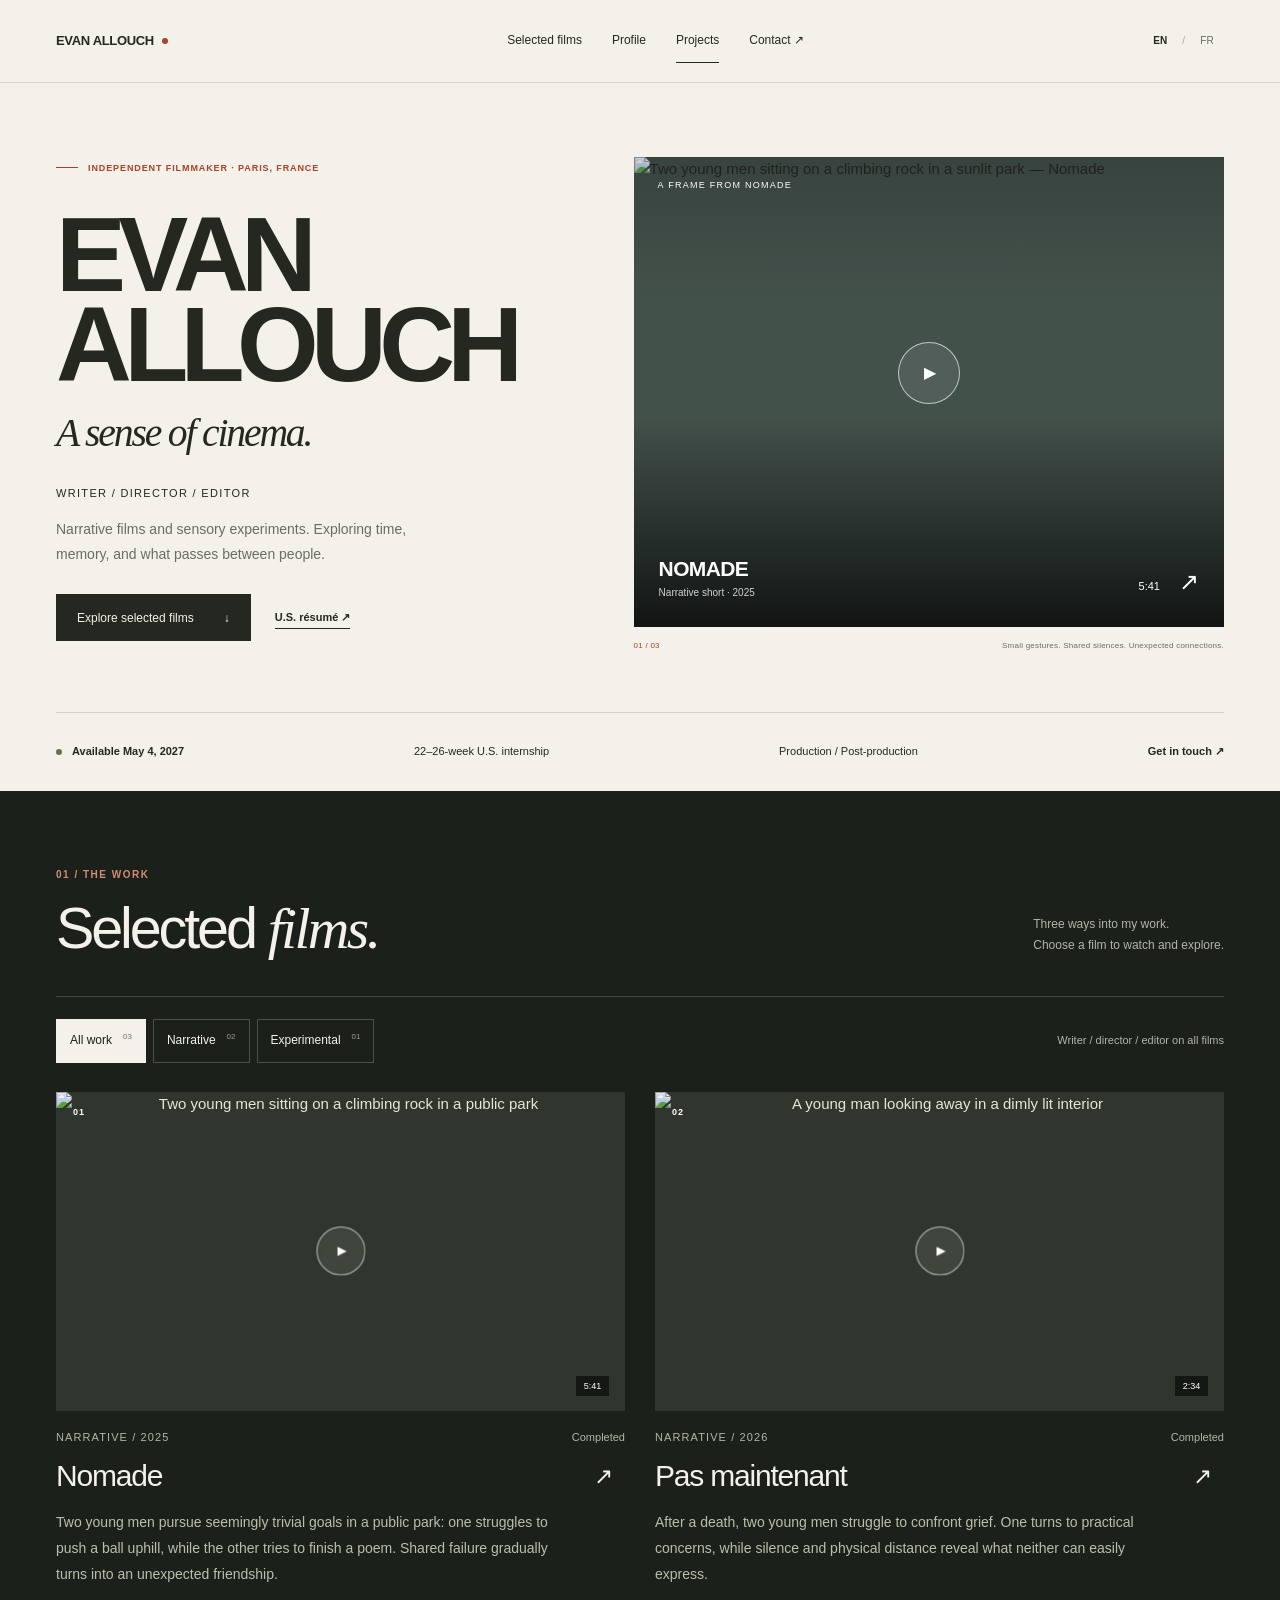
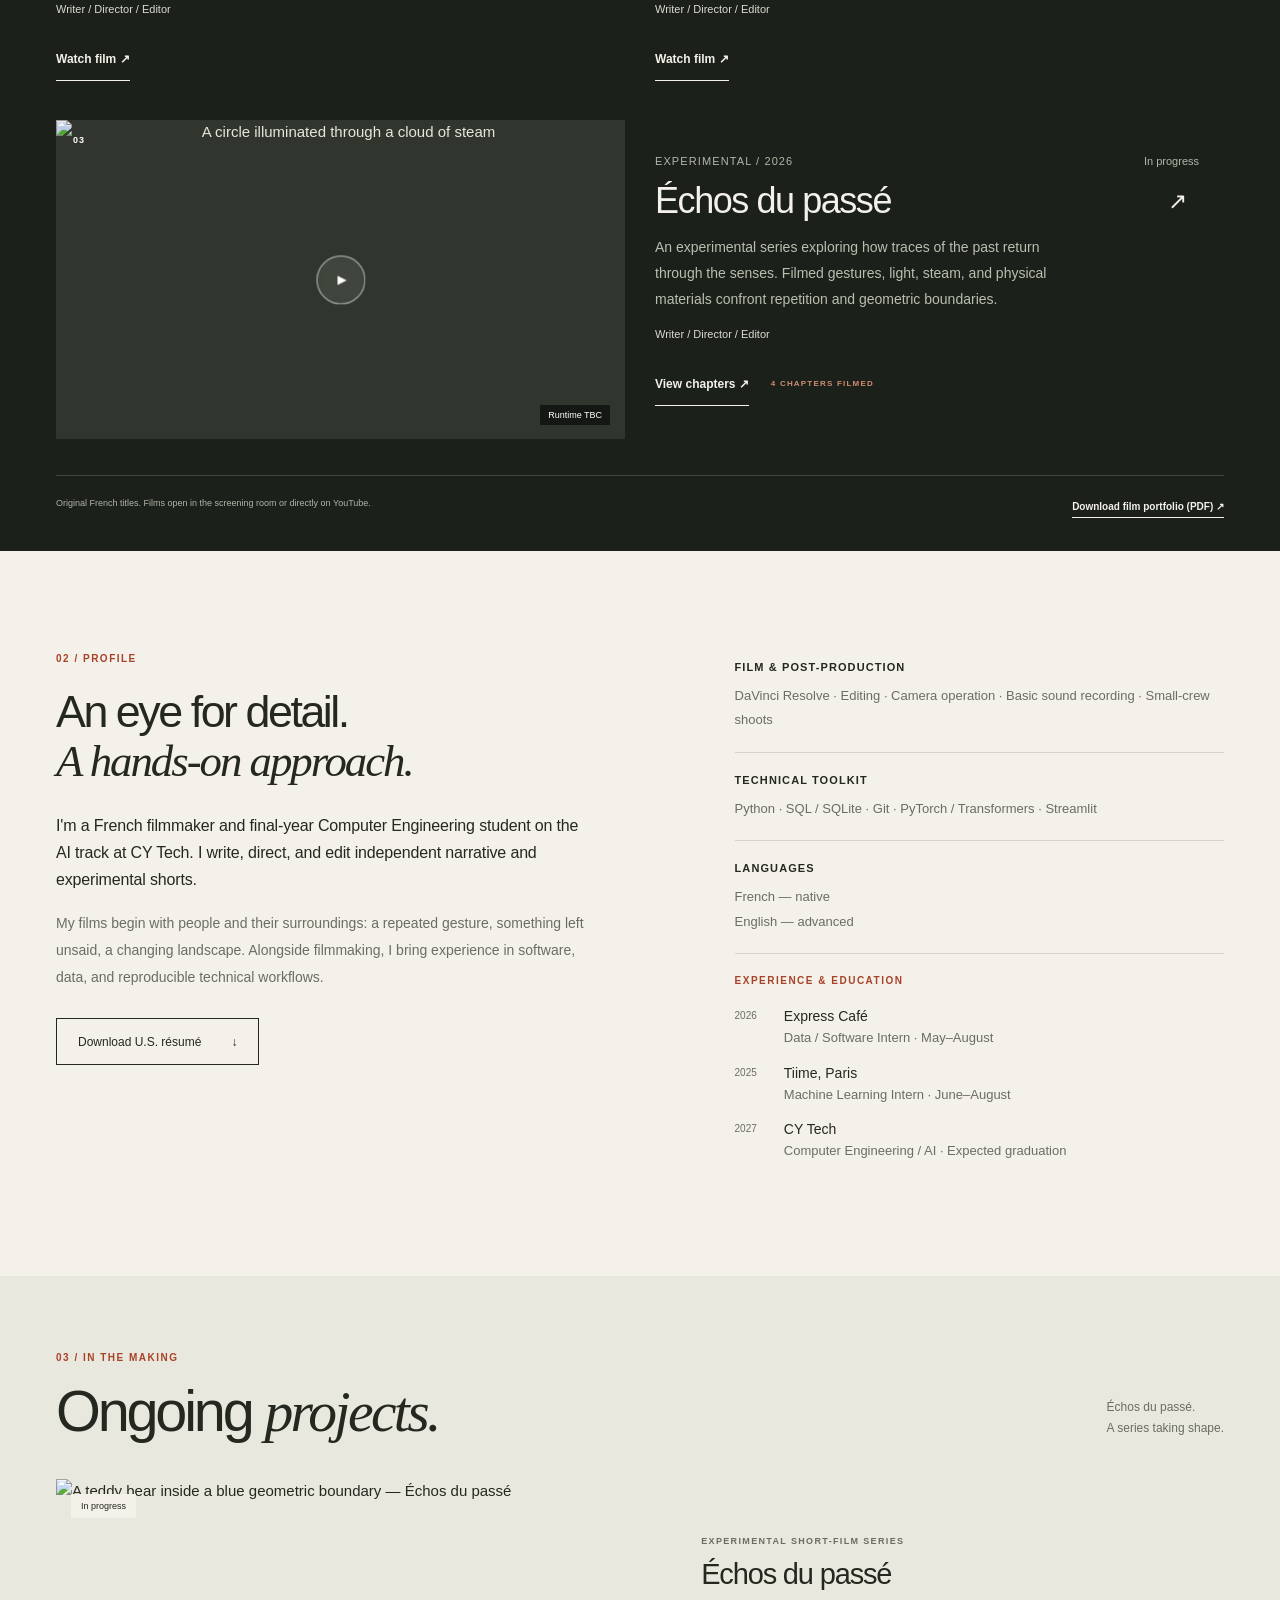
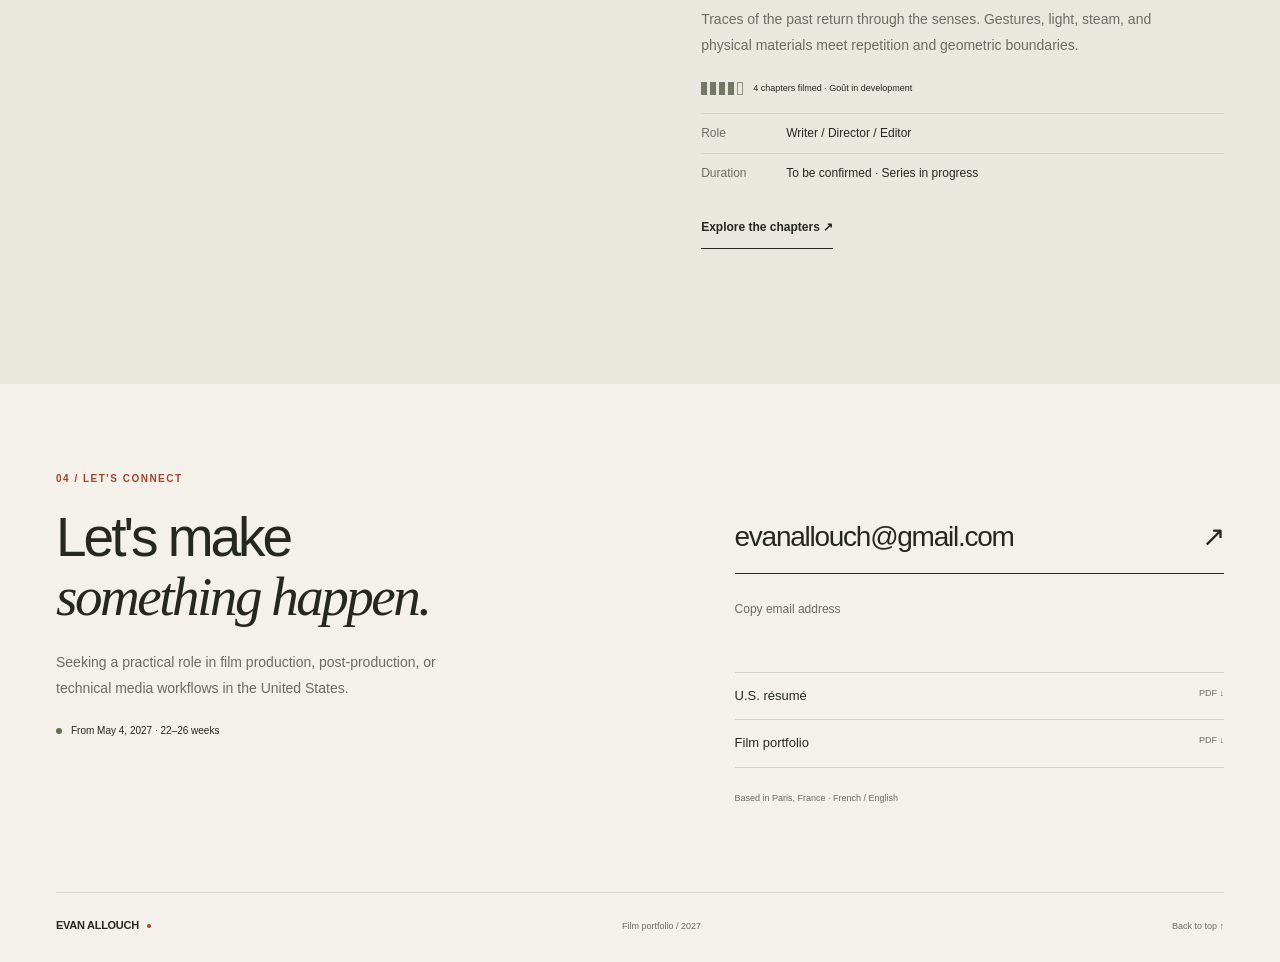
==== index.html @ 999289b7 "Add film portfolio pages" ====
<!doctype html>
<html lang="en">
<head>
  <meta charset="utf-8">
  <meta name="viewport" content="width=device-width, initial-scale=1">
  <meta name="description" content="Evan Allouch — French filmmaker, writer, director and editor. Selected films and projects. Available for a 22–26-week U.S. internship from May 4, 2027.">
  <meta name="robots" content="noindex,nofollow">
  <meta name="theme-color" content="#f3f1e9">
  <title>Evan Allouch — Film Portfolio</title>
  <link rel="icon" href="assets/favicon.svg" type="image/svg+xml">
  <link rel="stylesheet" href="styles.css">
  <script src="app.js" defer></script>
</head>
<body>
  <a class="skip-link" href="#work" data-i18n="skip">Skip to selected films</a>
  <header class="site-header">
    <a href="#top" class="brand" aria-label="Evan Allouch, home">EVAN ALLOUCH<span class="brand-dot"></span></a>
    <nav class="desktop-nav" aria-label="Main navigation">
      <a href="#work" data-i18n="navWork">Selected films</a>
      <a href="#profile" data-i18n="navProfile">Profile</a>
      <a href="#projects" data-i18n="navProjects">Projects</a>
      <a href="#contact" data-i18n="navContact">Contact <span aria-hidden="true">↗</span></a>
    </nav>
    <div class="header-actions">
      <div class="language-switch" role="group" aria-label="Language"><button type="button" data-lang="en" aria-pressed="true">EN</button><span>/</span><button type="button" data-lang="fr" aria-pressed="false">FR</button></div>
      <button class="menu-toggle" type="button" aria-expanded="false" aria-controls="mobile-nav" aria-label="Open navigation"><span></span><span></span></button>
    </div>
    <nav id="mobile-nav" class="mobile-nav" aria-label="Mobile navigation" hidden>
      <a href="#work" data-i18n="navWork">Selected films</a><a href="#profile" data-i18n="navProfile">Profile</a><a href="#projects" data-i18n="navProjects">Projects</a><a href="#contact" data-i18n="navContact">Contact ↗</a>
    </nav>
  </header>

  <main id="top">
    <section class="hero wrap" aria-labelledby="hero-title">
      <div class="hero-copy">
        <p class="eyebrow"><span class="short-line"></span><span data-i18n="heroEyebrow">Independent filmmaker · Paris, France</span></p>
        <h1 id="hero-title">EVAN<br>ALLOUCH<span class="hero-serif" data-i18n="heroSerif">A sense of cinema.</span></h1>
        <p class="hero-roles" data-i18n="roles">Writer / Director / Editor</p>
        <p class="hero-description" data-i18n="heroDescription">Narrative films and sensory experiments. Exploring time, memory, and what passes between people.</p>
        <div class="hero-buttons"><a class="button button-dark" href="#work"><span data-i18n="explore">Explore selected films</span><span aria-hidden="true">↓</span></a><a class="text-link resume-link" href="assets/Evan_Allouch_Resume_US_2027.pdf" download data-i18n="resume">U.S. résumé ↗</a></div>
      </div>
      <div class="hero-visual">
        <button class="hero-image-button" type="button" data-film="nomade" aria-label="Watch Nomade, 5 minutes 41 seconds">
          <img src="assets/nomade-0.webp" width="1500" height="840" alt="Two young men sitting on a climbing rock in a sunlit park — Nomade" fetchpriority="high">
          <span class="frame-label" data-i18n="heroFrame">A frame from Nomade</span>
          <span class="play-circle" aria-hidden="true">▶</span>
          <span class="hero-image-caption"><span><strong>NOMADE</strong><small data-i18n="heroFilmCaption">Narrative short · 2025</small></span><span class="watch-duration">5:41 <span aria-hidden="true">↗</span></span></span>
        </button>
        <div class="image-footnote"><span>01 / 03</span><span data-i18n="heroFootnote">Small gestures. Shared silences. Unexpected connections.</span></div>
      </div>
    </section>

    <div class="availability-bar wrap"><span class="availability-title"><i aria-hidden="true"></i><span data-i18n="available">Available May 4, 2027</span></span><span data-i18n="internship">22–26-week U.S. internship</span><span data-i18n="production">Production / Post-production</span><a href="#contact" data-i18n="getInTouch">Get in touch ↗</a></div>

    <section id="work" class="work-section" aria-labelledby="work-title">
      <div class="wrap">
        <div class="section-heading"><div><p class="eyebrow" data-i18n="workEyebrow">01 / The work</p><h2 id="work-title" data-i18n="workTitle">Selected <em>films.</em></h2></div><p class="section-intro" data-i18n="workIntro">Three ways into my work.<br>Choose a film to watch and explore.</p></div>
        <div class="work-toolbar"><div class="filters" role="group" aria-label="Filter films"><button data-filter="all" aria-pressed="true"><span data-i18n="all">All work</span><sup>03</sup></button><button data-filter="narrative" aria-pressed="false"><span data-i18n="narrative">Narrative</span><sup>02</sup></button><button data-filter="experimental" aria-pressed="false"><span data-i18n="experimental">Experimental</span><sup>01</sup></button></div><span class="toolbar-note" data-i18n="workRole">Writer / director / editor on all films</span></div>
        <div id="film-grid" class="film-grid"></div>
        <p id="filter-status" class="sr-only" aria-live="polite"></p>
        <div class="work-bottom"><span data-i18n="workNote">Original French titles. Films open in the screening room or directly on YouTube.</span><a class="text-link portfolio-link" href="assets/Evan_Allouch_Portfolio_US_2027.pdf" download data-i18n="downloadPortfolio">Download film portfolio (PDF) ↗</a></div>
      </div>
    </section>

    <section id="profile" class="profile-section wrap" aria-labelledby="profile-title">
      <div class="profile-lead"><p class="eyebrow" data-i18n="profileEyebrow">02 / Profile</p><h2 id="profile-title" data-i18n="profileTitle">An eye for detail.<br><em>A hands-on approach.</em></h2><p class="profile-intro" data-i18n="profileIntro">I'm a French filmmaker and final-year Computer Engineering student on the AI track at CY Tech. I write, direct, and edit independent narrative and experimental shorts.</p><p class="profile-body" data-i18n="profileBody">My films begin with people and their surroundings: a repeated gesture, something left unsaid, a changing landscape. Alongside filmmaking, I bring experience in software, data, and reproducible technical workflows.</p><a class="button button-outline resume-link" href="assets/Evan_Allouch_Resume_US_2027.pdf" download><span data-i18n="downloadResume">Download U.S. résumé</span><span aria-hidden="true">↓</span></a></div>
      <div class="profile-facts">
        <div class="fact-group"><h3 data-i18n="filmSkills">Film & post-production</h3><p data-i18n="filmSkillsText">DaVinci Resolve · Editing · Camera operation · Basic sound recording · Small-crew shoots</p></div>
        <div class="fact-group"><h3 data-i18n="technicalSkills">Technical toolkit</h3><p>Python · SQL / SQLite · Git · PyTorch / Transformers · Streamlit</p></div>
        <div class="fact-group"><h3 data-i18n="languages">Languages</h3><p data-i18n="languagesText">French — native<br>English — advanced</p></div>
        <div class="experience"><p class="eyebrow" data-i18n="experience">Experience & education</p><div><span>2026</span><p><strong>Express Café</strong><small data-i18n="express">Data / Software Intern · May–August</small></p></div><div><span>2025</span><p><strong>Tiime, Paris</strong><small data-i18n="tiime">Machine Learning Intern · June–August</small></p></div><div><span>2027</span><p><strong>CY Tech</strong><small data-i18n="education">Computer Engineering / AI · Expected graduation</small></p></div></div>
      </div>
    </section>

    <section id="projects" class="projects-section" aria-labelledby="projects-title"><div class="wrap">
      <div class="section-heading"><div><p class="eyebrow" data-i18n="projectsEyebrow">03 / In the making</p><h2 id="projects-title" data-i18n="projectsTitle">Ongoing <em>projects.</em></h2></div><p class="section-intro" data-i18n="projectsIntro">Experiments in sensation.<br>Observations over time.</p></div>
      <div class="project-grid single-project">
        <article class="project-card"><div class="project-image"><img src="assets/echos-1.webp" width="725" height="410" alt="A teddy bear inside a blue geometric boundary — Échos du passé" loading="lazy"><span class="status" data-i18n="inProgress">In progress</span></div><div class="project-copy"><p class="eyebrow" data-i18n="experimentalSeries">Experimental short-film series</p><h3>Échos du passé</h3><p data-i18n="echosProject">Traces of the past return through the senses. Gestures, light, steam, and physical materials meet repetition and geometric boundaries.</p><div class="project-status"><span class="chapter-marks" aria-hidden="true"><i></i><i></i><i></i><i></i><i></i></span><span data-i18n="chapters">4 chapters filmed · Goût in development</span></div><dl class="project-facts"><div><dt data-i18n="role">Role</dt><dd data-i18n="roles">Writer / Director / Editor</dd></div><div><dt data-i18n="duration">Duration</dt><dd data-i18n="runtimePending">To be confirmed · Series in progress</dd></div></dl><button class="text-link" type="button" data-film="echos" data-i18n="exploreChapters">Explore the chapters ↗</button></div></article>

      </div>
    </div></section>

    <section id="contact" class="contact-section wrap" aria-labelledby="contact-title"><div><p class="eyebrow" data-i18n="contactEyebrow">04 / Let's connect</p><h2 id="contact-title" data-i18n="contactTitle">Let's make<br><em>something happen.</em></h2><p data-i18n="contactIntro">Seeking a practical role in film production, post-production, or technical media workflows in the United States.</p><div class="contact-availability"><span class="tiny-dot" aria-hidden="true"></span><span data-i18n="contactAvailability">From May 4, 2027 · 22–26 weeks</span></div></div><div class="contact-actions"><a class="email-link" href="mailto:evanallouch@gmail.com?subject=U.S.%20Film%20Internship%20%E2%80%94%20May%202027">evanallouch@gmail.com <span aria-hidden="true">↗</span></a><button type="button" id="copy-email" class="text-link" data-i18n="copyEmail">Copy email address</button><p class="copy-status" id="copy-status" role="status"></p><div class="contact-downloads"><a class="resume-link" href="assets/Evan_Allouch_Resume_US_2027.pdf" download data-i18n="resumePdf">U.S. résumé <span>PDF ↓</span></a><a class="portfolio-link" href="assets/Evan_Allouch_Portfolio_US_2027.pdf" download data-i18n="portfolioPdf">Film portfolio <span>PDF ↓</span></a></div><p class="contact-location" data-i18n="contactLocation">Based in Paris, France · French / English</p></div></section>
  </main>

  <footer class="site-footer wrap"><a class="brand" href="#top">EVAN ALLOUCH<span class="brand-dot"></span></a><span data-i18n="footer">Film portfolio / 2027</span><a href="#top" data-i18n="backTop">Back to top ↑</a></footer>

  <dialog id="film-dialog" aria-labelledby="dialog-title"><div class="dialog-top"><span class="eyebrow" data-i18n="screeningRoom">Screening room</span><button type="button" class="close-dialog" aria-label="Close film">×</button></div><div id="dialog-content"></div></dialog>
</body>
</html>
---- styles.css ----
:root{--paper:#f3f1e9;--ink:#252820;--muted:#6b6d64;--line:#d5d5c9;--accent:#a84228;--dark:#1c201b;--light:#dedfd4;--serif:Georgia,'Times New Roman',serif}
*{box-sizing:border-box}html{scroll-behavior:smooth;scroll-padding-top:90px}body{margin:0;background:var(--paper);color:var(--ink);font-family:Arial,Helvetica,sans-serif;font-size:15px;line-height:1.6;-webkit-font-smoothing:antialiased}body.modal-open{overflow:hidden}button,a{-webkit-tap-highlight-color:transparent}a{color:inherit;text-decoration:none}button{font:inherit;color:inherit;cursor:pointer}button:disabled{cursor:default}button,input{border-radius:0}button{background:none;border:0}button:focus-visible,a:focus-visible,summary:focus-visible{outline:3px solid #b85a36;outline-offset:5px}img{display:block;max-width:100%;height:auto;object-fit:cover}h1,h2,h3,p{margin:0}h1,h2,h3{font-weight:500}em{font-family:var(--serif);font-weight:400}h2{font-size:clamp(38px,4.5vw,62px);line-height:1.08;letter-spacing:-.055em}h2 em{letter-spacing:-.045em}.wrap{width:calc(100% - 112px);max-width:1360px;margin-inline:auto}.eyebrow{font-size:10px;font-weight:600;letter-spacing:.15em;line-height:1.6;text-transform:uppercase}.text-link{display:inline-flex;align-items:center;font-size:12px;font-weight:600;line-height:1.5;padding:3px 0;border-bottom:1px solid currentColor}.button{display:inline-flex;align-items:center;justify-content:space-between;gap:30px;min-height:47px;padding:12px 21px;font-size:12px;line-height:1.5;transition:background .2s,color .2s}.button-dark{color:var(--paper);background:var(--ink)}.button-dark:hover{background:#414837}.button-outline{border:1px solid var(--ink)}.button-outline:hover{background:var(--ink);color:var(--paper)}.sr-only{position:absolute;width:1px;height:1px;margin:-1px;overflow:hidden;clip:rect(0,0,0,0);white-space:nowrap}.skip-link{position:fixed;top:12px;left:15px;transform:translateY(-160%);z-index:200;background:var(--ink);color:var(--paper);padding:10px}.skip-link:focus{transform:none}
.site-header{position:sticky;z-index:30;top:0;display:flex;align-items:center;justify-content:space-between;min-height:83px;padding:0 56px;background:rgba(243,241,233,.96);border-bottom:1px solid var(--line);backdrop-filter:blur(14px)}.brand{display:inline-flex;align-items:center;gap:8px;font-size:13px;letter-spacing:-.025em;font-weight:700;white-space:nowrap}.brand-dot{width:6px;height:6px;background:var(--accent);border-radius:50%}.desktop-nav{display:flex;gap:30px;font-size:11px}.desktop-nav a{position:relative;padding:8px 0}.desktop-nav a::after{content:'';position:absolute;bottom:0;left:0;width:0;height:1px;background:var(--ink);transition:width .2s}.desktop-nav a:hover::after,.desktop-nav a.active::after{width:100%}.header-actions{display:flex;align-items:center;gap:22px}.language-switch{display:flex;gap:5px;align-items:center;font-size:10px}.language-switch button{padding:8px 3px;color:var(--muted)}.language-switch button[aria-pressed=true]{color:var(--ink);font-weight:700}.language-switch span{color:#a8aaa0}.menu-toggle{display:none;width:30px;height:40px;padding:8px 0}.menu-toggle span{display:block;width:22px;height:1px;background:var(--ink);margin:6px 0}.mobile-nav{position:absolute;top:100%;left:0;right:0;background:var(--paper);padding:20px 24px 30px;border-bottom:1px solid var(--line)}.mobile-nav:not([hidden]){display:grid;gap:12px}
.hero{display:grid;grid-template-columns:1fr 1.15fr;gap:5.5%;padding-top:66px;padding-bottom:59px;align-items:center}.hero-copy,.hero-visual{min-width:0}.hero-copy>.eyebrow{display:flex;gap:10px;align-items:center;color:var(--accent);font-size:9px;letter-spacing:.1em}.short-line{width:22px;height:1px;background:var(--accent);flex-shrink:0}.hero h1{font-size:clamp(76px,8.2vw,124px);font-weight:600;line-height:.86;letter-spacing:-.073em;margin:35px 0 26px}.hero-serif{display:block;font-family:var(--serif);font-size:clamp(27px,3.1vw,43px);font-weight:400;font-style:italic;letter-spacing:-.055em;line-height:1.3;margin-top:17px}.hero-roles{font-size:10px;text-transform:uppercase;letter-spacing:.12em;margin-bottom:14px}.hero-description{max-width:355px;font-size:13px;line-height:1.8;color:var(--muted)}.hero-buttons{display:flex;align-items:center;gap:24px;margin-top:27px}.hero-buttons>.text-link{font-size:11px}.hero-visual{padding-top:8px}.hero-image-button{display:block;position:relative;overflow:hidden;width:100%;padding:0;text-align:left;background:#43514b;isolation:isolate}.hero-image-button>img{width:100%;height:470px;object-position:49% 50%;transition:transform .7s}.hero-image-button:before{content:'';position:absolute;inset:0;z-index:1;background:linear-gradient(180deg,rgba(0,0,0,.17),transparent 30%,transparent 55%,rgba(0,0,0,.75))}.hero-image-button:hover>img{transform:scale(1.035)}.frame-label{position:absolute;top:21px;left:24px;z-index:2;font-size:9px;letter-spacing:.14em;text-transform:uppercase;color:white}.play-circle{position:absolute;left:50%;top:46%;transform:translate(-50%,-50%);display:grid;place-content:center;width:62px;height:62px;border:1px solid rgba(255,255,255,.65);border-radius:50%;font-size:16px;color:white;padding-left:3px;background:rgba(255,255,255,.08);backdrop-filter:blur(3px);z-index:2;transition:background .2s}.hero-image-button:hover .play-circle{background:rgba(255,255,255,.2)}.hero-image-caption{position:absolute;bottom:26px;left:25px;right:25px;z-index:2;color:white;display:flex;justify-content:space-between;align-items:flex-end}.hero-image-caption strong{display:block;font-size:21px;line-height:1.2;letter-spacing:-.03em}.hero-image-caption small{display:block;font-size:10px;margin-top:4px;opacity:.8}.watch-duration{font-size:11px}.watch-duration>span{margin-left:16px;font-size:24px}.image-footnote{display:flex;justify-content:space-between;gap:20px;padding-top:13px;font-size:8px;letter-spacing:.03em;color:var(--muted)}.image-footnote>span:first-child{color:var(--accent)}.availability-bar{border-top:1px solid var(--line);display:flex;justify-content:space-between;align-items:center;gap:18px;font-size:10px;min-height:79px}.availability-title{display:flex;gap:10px;align-items:center;font-weight:600}.availability-title i,.tiny-dot{display:inline-block;width:6px;height:6px;background:#64734d;border-radius:50%;flex-shrink:0}.availability-bar>a{font-weight:600}
.work-section{background:var(--dark);color:var(--paper);padding:76px 0 33px}.section-heading{display:flex;justify-content:space-between;align-items:flex-end;gap:24px;margin-bottom:36px}.section-heading h2{margin-top:14px}.section-heading .eyebrow{color:var(--accent)}.work-section .eyebrow{color:#d08d72}.section-intro{font-size:12px;line-height:1.8;max-width:250px;color:var(--muted);padding-bottom:3px}.work-section .section-intro{color:#b0b5a8}.work-toolbar{border-top:1px solid #42483c;padding:22px 0 29px;display:flex;justify-content:space-between;align-items:center;gap:20px}.filters{display:flex;align-items:center;gap:7px}.filters button{border:1px solid #4c5147;padding:7px 13px;font-size:10px;transition:background .2s,color .2s}.filters button[aria-pressed=true]{background:var(--paper);color:var(--dark);border-color:var(--paper)}.filters button:hover{border-color:var(--paper)}.filters sup{font-size:8px;margin-left:11px;opacity:.6}.toolbar-note{font-size:9px;color:#b0b5a8}.film-grid{display:grid;grid-template-columns:1fr 1fr;gap:36px 30px}.film-card[hidden]{display:none}.film-image{position:relative;overflow:hidden;width:100%;padding:0;background:#33392f;display:block}.film-image>img{width:100%;aspect-ratio:1.7857;transition:transform .6s}.film-image:hover>img{transform:scale(1.035)}.film-image .play-circle{width:49px;height:49px;font-size:12px;top:50%}.film-image:after{content:'';position:absolute;inset:0;background:rgba(0,0,0,.05);pointer-events:none}.film-number{position:absolute;z-index:2;left:17px;top:13px;font-size:9px;font-weight:600;letter-spacing:.1em;color:white}.duration-chip{position:absolute;bottom:14px;right:15px;padding:3px 8px;z-index:2;font-size:9px;background:rgba(14,18,14,.8);color:white;backdrop-filter:blur(8px)}.film-meta{display:flex;gap:14px;justify-content:space-between;font-size:9px;color:#b1b7a7;margin-top:18px;margin-bottom:8px}.film-meta span:first-child{text-transform:uppercase;letter-spacing:.1em}.film-card h3{font-size:30px;line-height:1.2;letter-spacing:-.04em}.film-title-row{display:flex;gap:15px;justify-content:space-between;align-items:center}.film-title-row>button{font-size:23px;padding:0 4px}.film-synopsis{font-size:12px;line-height:1.85;color:#b9bfaf;max-width:510px;margin-top:12px}.film-actions{display:flex;align-items:center;gap:22px;margin-top:19px}.film-actions .text-link{font-size:10px}.film-card.wide{grid-column:1/-1;display:grid;grid-template-columns:1fr 1fr;gap:30px;align-items:center;padding-top:3px}.film-card.wide[hidden]{display:none}.film-card.wide .film-meta{margin-top:0}.film-card.wide .film-info{padding:8px 25px 8px 0}.film-card.wide h3{font-size:36px}.film-card.wide .film-synopsis{max-width:420px}.work-bottom{border-top:1px solid #42483c;margin-top:36px;padding-top:20px;display:flex;justify-content:space-between;gap:20px;color:#b0b5a8;font-size:9px}.work-bottom a{font-size:10px;color:var(--paper)}
.profile-section{display:grid;grid-template-columns:1.1fr 1fr;gap:12%;padding-top:100px;padding-bottom:100px}.profile-lead>.eyebrow{color:var(--accent);margin-bottom:20px}.profile-lead h2{font-size:clamp(34px,3.5vw,50px)}.profile-intro{font-size:16px;line-height:1.7;margin-top:27px;letter-spacing:-.01em}.profile-body{font-size:12px;line-height:1.9;margin-top:17px;color:var(--muted)}.profile-lead>.button{margin-top:28px}.profile-facts{padding-top:8px}.fact-group{border-bottom:1px solid var(--line);padding-bottom:19px;margin-bottom:19px}.fact-group h3{font-size:10px;text-transform:uppercase;letter-spacing:.1em;font-weight:600;margin-bottom:7px}.fact-group p{color:var(--muted);font-size:11px;line-height:1.9}.experience>.eyebrow{color:var(--accent);margin-bottom:17px}.experience>div{display:flex;gap:27px;margin-bottom:14px}.experience>div>span{font-size:10px;color:var(--muted);padding-top:2px;font-variant-numeric:tabular-nums}.experience strong{display:block;font-weight:500;font-size:12px;line-height:1.5}.experience small{display:block;color:var(--muted);font-size:10px;line-height:1.65}
.projects-section{padding:74px 0 79px;background:#e9e8de}.project-grid{display:grid;grid-template-columns:1fr 1fr;gap:30px}.project-image{position:relative}.project-image img{width:100%;aspect-ratio:1.95;object-fit:cover}.status{position:absolute;top:15px;left:15px;padding:5px 10px;background:var(--paper);color:var(--ink);font-size:9px}.project-copy{padding:22px 0 0}.project-copy>.eyebrow{color:var(--muted);font-size:9px}.project-copy h3{font-size:29px;letter-spacing:-.04em;line-height:1.2;margin:8px 0 14px}.project-copy>p:not(.eyebrow){color:var(--muted);font-size:12px;line-height:1.9;max-width:475px}.project-status{display:flex;align-items:center;gap:10px;font-size:9px;margin:22px 0 17px;min-height:15px}.chapter-marks{display:flex;gap:3px}.chapter-marks i{display:block;width:6px;height:13px;background:#727963}.chapter-marks i:last-child{border:1px solid #8c9181;background:none}.project-copy>.text-link{font-size:11px}.project-details{font-size:11px}.project-details summary{cursor:pointer;text-decoration:underline;text-underline-offset:5px;list-style:none;display:inline-block}.project-details summary:after{content:' +';margin-left:8px}.project-details[open] summary:after{content:' −'}.project-details dl{font-size:10px;margin:20px 0 0;border-top:1px solid var(--line)}.project-details dl>div{display:flex;gap:18px;padding:9px 0;border-bottom:1px solid var(--line)}.project-details dt{width:70px;color:var(--muted)}.project-details dd{margin:0}
.contact-section{display:grid;grid-template-columns:1.1fr 1fr;gap:12%;padding-top:87px;padding-bottom:85px}.contact-section .eyebrow{color:var(--accent);margin-bottom:21px}.contact-section h2{font-size:clamp(40px,4.3vw,62px)}.contact-section>div>p:not(.eyebrow){font-size:12px;color:var(--muted);max-width:380px;margin-top:22px;line-height:1.9}.contact-availability{display:flex;align-items:center;gap:9px;margin-top:21px;font-size:10px}.contact-actions{padding-top:44px}.email-link{display:flex;justify-content:space-between;gap:12px;align-items:center;font-size:clamp(17px,2.2vw,28px);letter-spacing:-.045em;border-bottom:1px solid var(--ink);padding-bottom:13px}.email-link>span{font-size:28px}.contact-actions>.text-link{font-size:10px;margin-top:13px;font-weight:400;color:var(--muted);border:0}.copy-status{font-size:10px!important;min-height:18px;margin-top:0!important;color:var(--accent)!important}.contact-downloads{margin-top:23px}.contact-downloads a{display:flex;justify-content:space-between;border-top:1px solid var(--line);font-size:11px;padding:13px 0}.contact-downloads a:last-child{border-bottom:1px solid var(--line)}.contact-downloads a>span{font-size:9px;color:var(--muted)}.contact-location{font-size:9px!important}.site-footer{border-top:1px solid var(--line);display:flex;align-items:center;justify-content:space-between;padding-top:24px;padding-bottom:27px;font-size:9px;color:var(--muted)}.site-footer .brand{font-size:11px;color:var(--ink)}.site-footer .brand-dot{width:4px;height:4px}
dialog{border:0;background:var(--paper);color:var(--ink);padding:0;width:min(1020px,calc(100% - 64px));max-height:92dvh;box-shadow:0 30px 100px #0006;overscroll-behavior:contain}dialog::backdrop{background:rgba(14,18,14,.83);backdrop-filter:blur(6px)}.dialog-top{position:sticky;top:0;display:flex;align-items:center;justify-content:space-between;padding:15px 25px;background:var(--paper);z-index:5;border-bottom:1px solid var(--line)}.dialog-top .eyebrow{color:var(--muted)}.close-dialog{width:32px;height:32px;line-height:28px;font-size:27px}.player{aspect-ratio:16/9;background:#090c09;position:relative;display:grid;place-items:center}.player iframe{position:absolute;width:100%;height:100%;border:0}.player-poster{position:absolute;width:100%;height:100%;object-fit:contain;opacity:.45}.load-player{position:relative;color:#fff;z-index:2;display:flex;flex-direction:column;gap:12px;align-items:center;padding:25px}.load-player .play-circle{position:static;transform:none;width:57px;height:57px}.load-player>span:last-child{font-size:12px}.dialog-info{padding:24px 28px 28px}.dialog-main-row{display:flex;align-items:center;justify-content:space-between;gap:20px}.dialog-info h2{font-size:34px;letter-spacing:-.045em}.dialog-meta{font-size:10px;color:var(--muted);margin-top:5px}.dialog-description{font-size:13px;line-height:1.85;max-width:740px;margin-top:18px;color:var(--muted)}.dialog-facts{display:flex;gap:30px;margin-top:18px;font-size:10px}.dialog-facts strong{font-weight:600}.dialog-bottom{margin-top:24px;padding-top:17px;border-top:1px solid var(--line);display:flex;justify-content:space-between;gap:20px;font-size:10px}.dialog-bottom>button{font-size:10px;padding:3px 0}.chapter-tabs{display:flex;gap:9px;flex-wrap:wrap;margin-top:16px}.chapter-tabs button{font-size:10px;border:1px solid var(--line);padding:8px 12px}.chapter-tabs button[aria-pressed=true]{background:var(--ink);color:var(--paper);border-color:var(--ink)}.dialog-note{font-size:10px;color:var(--muted);margin-top:15px}.external-watch{white-space:nowrap;font-size:11px}.film-stills{display:grid;grid-template-columns:1fr 1fr;gap:12px;margin-top:22px}.film-stills img{width:100%;aspect-ratio:1.78}.dialog-role-label{font-size:9px;text-transform:uppercase;letter-spacing:.08em;color:var(--accent);margin-top:16px}
@media(min-width:1550px){.hero-image-button>img{height:535px}.hero{padding-top:80px;padding-bottom:76px}}
@media(max-width:1100px){.wrap{width:calc(100% - 72px)}.site-header{padding-inline:36px}.hero{gap:4%;padding-top:51px}.hero h1{font-size:clamp(70px,9vw,106px)}.hero-copy>.eyebrow{font-size:8px}.hero-image-button>img{height:425px}.hero-buttons{gap:16px;flex-wrap:wrap}.hero-description{font-size:12px}.hero-serif{font-size:32px}.desktop-nav{gap:24px}.image-footnote>span:last-child{font-size:7px}.profile-section,.contact-section{gap:8%}.toolbar-note{max-width:190px;text-align:right}.film-card.wide .film-info{padding-right:0}.film-card h3{font-size:26px}.film-card.wide h3{font-size:31px}.contact-actions{padding-top:35px}}
@media(max-width:760px){html{scroll-padding-top:78px}.wrap{width:calc(100% - 40px)}.site-header{min-height:69px;padding-inline:20px}.brand{font-size:12px}.desktop-nav{display:none}.header-actions{gap:18px}.menu-toggle{display:block}.hero{grid-template-columns:1fr;padding-top:35px;padding-bottom:28px;gap:33px}.hero h1{font-size:clamp(58px,18.5vw,128px);margin:29px 0 24px}.hero-serif{font-size:35px;line-height:1.1;margin-top:15px}.hero-copy>.eyebrow{font-size:9px}.hero-roles{font-size:9px;margin-bottom:11px}.hero-description{font-size:13px;max-width:370px}.hero-buttons{margin-top:22px;gap:25px}.hero-visual{padding-top:0}.hero-image-button>img{height:auto;aspect-ratio:1.2;object-position:center}.hero-image-caption{bottom:21px;left:20px;right:20px}.frame-label{left:20px;top:18px}.image-footnote{font-size:8px;gap:15px}.image-footnote>span:last-child{font-size:7px;text-align:right}.availability-bar{display:grid;grid-template-columns:1fr auto;gap:8px 15px;padding-top:18px;padding-bottom:20px;min-height:96px;font-size:9px}.availability-title{font-size:10px}.availability-bar>span:nth-child(2){font-size:8px;text-align:right}.availability-bar>span:nth-child(3){grid-column:1;font-size:9px;color:var(--muted)}.availability-bar>a{grid-row:2;grid-column:2;text-align:right}.work-section{padding-top:44px;padding-bottom:25px}.section-heading{align-items:flex-start;gap:17px;margin-bottom:27px}.section-heading h2{margin-top:12px}.section-heading .section-intro{max-width:135px;font-size:10px;padding-top:29px}.eyebrow{font-size:9px}h2{font-size:41px}.work-toolbar{padding:18px 0 22px}.filters{gap:5px}.filters button{padding:7px 9px;font-size:9px}.filters sup{font-size:7px;margin-left:8px}.toolbar-note{display:none}.film-grid{grid-template-columns:1fr;gap:35px}.film-card.wide{display:block;grid-column:auto;padding-top:0}.film-card.wide .film-info{padding:0}.film-card.wide .film-meta{margin-top:18px}.film-card h3,.film-card.wide h3{font-size:29px}.film-meta{font-size:9px;margin-top:15px}.film-synopsis{font-size:12px;margin-top:10px}.film-actions{margin-top:14px}.film-actions .text-link{font-size:10px}.work-bottom{flex-direction:column;align-items:flex-start;gap:13px;margin-top:28px;font-size:8px}.work-bottom a{font-size:9px}.profile-section{grid-template-columns:1fr;gap:40px;padding-top:53px;padding-bottom:51px}.profile-lead h2{font-size:40px}.profile-intro{font-size:16px;line-height:1.7;margin-top:23px}.profile-body{font-size:12px}.profile-lead>.button{margin-top:24px}.profile-facts{padding-top:0}.fact-group{padding-bottom:15px;margin-bottom:16px}.fact-group p{font-size:12px}.fact-group h3{font-size:10px}.experience{margin-top:25px}.experience>div{gap:25px}.experience strong{font-size:13px}.experience small{font-size:11px}.projects-section{padding-top:46px;padding-bottom:48px}.project-grid{grid-template-columns:1fr;gap:38px}.project-image img{aspect-ratio:1.78}.project-copy{padding-top:18px}.project-copy h3{font-size:30px}.project-copy>.eyebrow{font-size:9px}.project-copy>p:not(.eyebrow){font-size:12px}.project-status{font-size:9px;margin-top:18px}.contact-section{grid-template-columns:1fr;gap:26px;padding-top:52px;padding-bottom:43px}.contact-section h2{font-size:45px}.contact-section>div>p:not(.eyebrow){font-size:12px;margin-top:18px}.contact-actions{padding-top:6px}.email-link{font-size:23px}.contact-actions>.text-link{margin-top:11px}.contact-downloads{margin-top:18px}.contact-downloads a{font-size:12px;padding:14px 0}.site-footer{flex-wrap:wrap;row-gap:15px;padding-top:20px;padding-bottom:23px;font-size:8px}.site-footer .brand{font-size:10px}.site-footer>span{display:none}.button{min-height:45px}.dialog-main-row{align-items:flex-start;flex-direction:column;gap:12px}dialog{width:calc(100% - 20px);max-height:94dvh}.dialog-top{padding:11px 15px}.dialog-info{padding:20px 18px 24px}.dialog-info h2{font-size:30px}.dialog-description{font-size:12px}.dialog-meta{font-size:9px}.dialog-bottom{gap:10px;font-size:9px}.dialog-bottom>button{font-size:9px}.dialog-note{font-size:9px}.chapter-tabs{gap:6px}.chapter-tabs button{font-size:9px;padding:7px}.film-stills{gap:8px}.dialog-role-label{font-size:8px}}
@media(max-width:360px){.hero h1{font-size:18.5vw}.hero-serif{font-size:30px}.hero-buttons{gap:15px}.hero-buttons .button{padding-inline:15px;gap:20px}.hero-buttons .text-link{font-size:10px}.section-heading .section-intro{display:none}.availability-bar{column-gap:8px}.availability-bar>span:nth-child(2){font-size:7px}.email-link{font-size:20px}.filters button{padding-inline:8px}}
@media(prefers-reduced-motion:reduce){html{scroll-behavior:auto}*,*::before,*::after{transition:none!important;animation:none!important}}

/* Recruiter-facing information stays readable and easy to reach. */
.desktop-nav{font-size:12px}.desktop-nav a{min-height:44px;display:flex;align-items:center}
.language-switch button{min-width:34px;min-height:44px}
.hero-description,.film-synopsis,.project-copy>p:not(.eyebrow),.profile-body,.contact-section>div>p:not(.eyebrow){font-size:14px}
.hero-roles,.film-meta,.fact-group h3,.availability-bar,.toolbar-note{font-size:11px}
.film-role{font-size:11px;color:#d8dcce;margin-top:13px}
.film-actions .text-link,.project-copy>.text-link{font-size:12px;min-height:44px}
.film-title-row>button{min-width:44px;min-height:44px}
.filters button{font-size:12px;min-height:44px}
.fact-group p,.experience small{font-size:13px}.experience strong{font-size:14px}
.single-project{display:block}.single-project .project-card{display:grid;grid-template-columns:1.1fr 1fr;gap:6%;align-items:center}
.single-project .project-image img{aspect-ratio:1.35}.single-project .project-copy{padding:0}
.project-facts{margin:0 0 12px;font-size:12px}.project-facts>div{display:flex;gap:20px;border-top:1px solid var(--line);padding:10px 0}.project-facts dt{color:var(--muted);width:65px;flex-shrink:0}.project-facts dd{margin:0}
.dialog-role-label,.dialog-meta,.dialog-note{font-size:11px}.dialog-description{font-size:14px}.close-dialog{min-width:44px;min-height:44px}.dialog-bottom>button,.chapter-tabs button{min-height:44px;font-size:12px}.external-watch{min-height:44px}
.contact-downloads a{font-size:13px}.contact-actions>.text-link{min-height:44px;font-size:12px}
@media(max-width:760px){.single-project .project-card{display:block}.single-project .project-image img{aspect-ratio:1.78}.single-project .project-copy{padding-top:22px}.menu-toggle{width:34px;min-height:44px}.mobile-nav a{min-height:44px;display:flex;align-items:center}.hero-description,.film-synopsis,.project-copy>p:not(.eyebrow),.profile-body{font-size:14px}.filters button{font-size:11px}.film-meta,.film-role{font-size:11px}.section-heading .section-intro{font-size:11px}.availability-bar{font-size:10px}.chapter-tabs button{font-size:11px}.dialog-bottom>button{font-size:11px}.dialog-description{font-size:14px}}
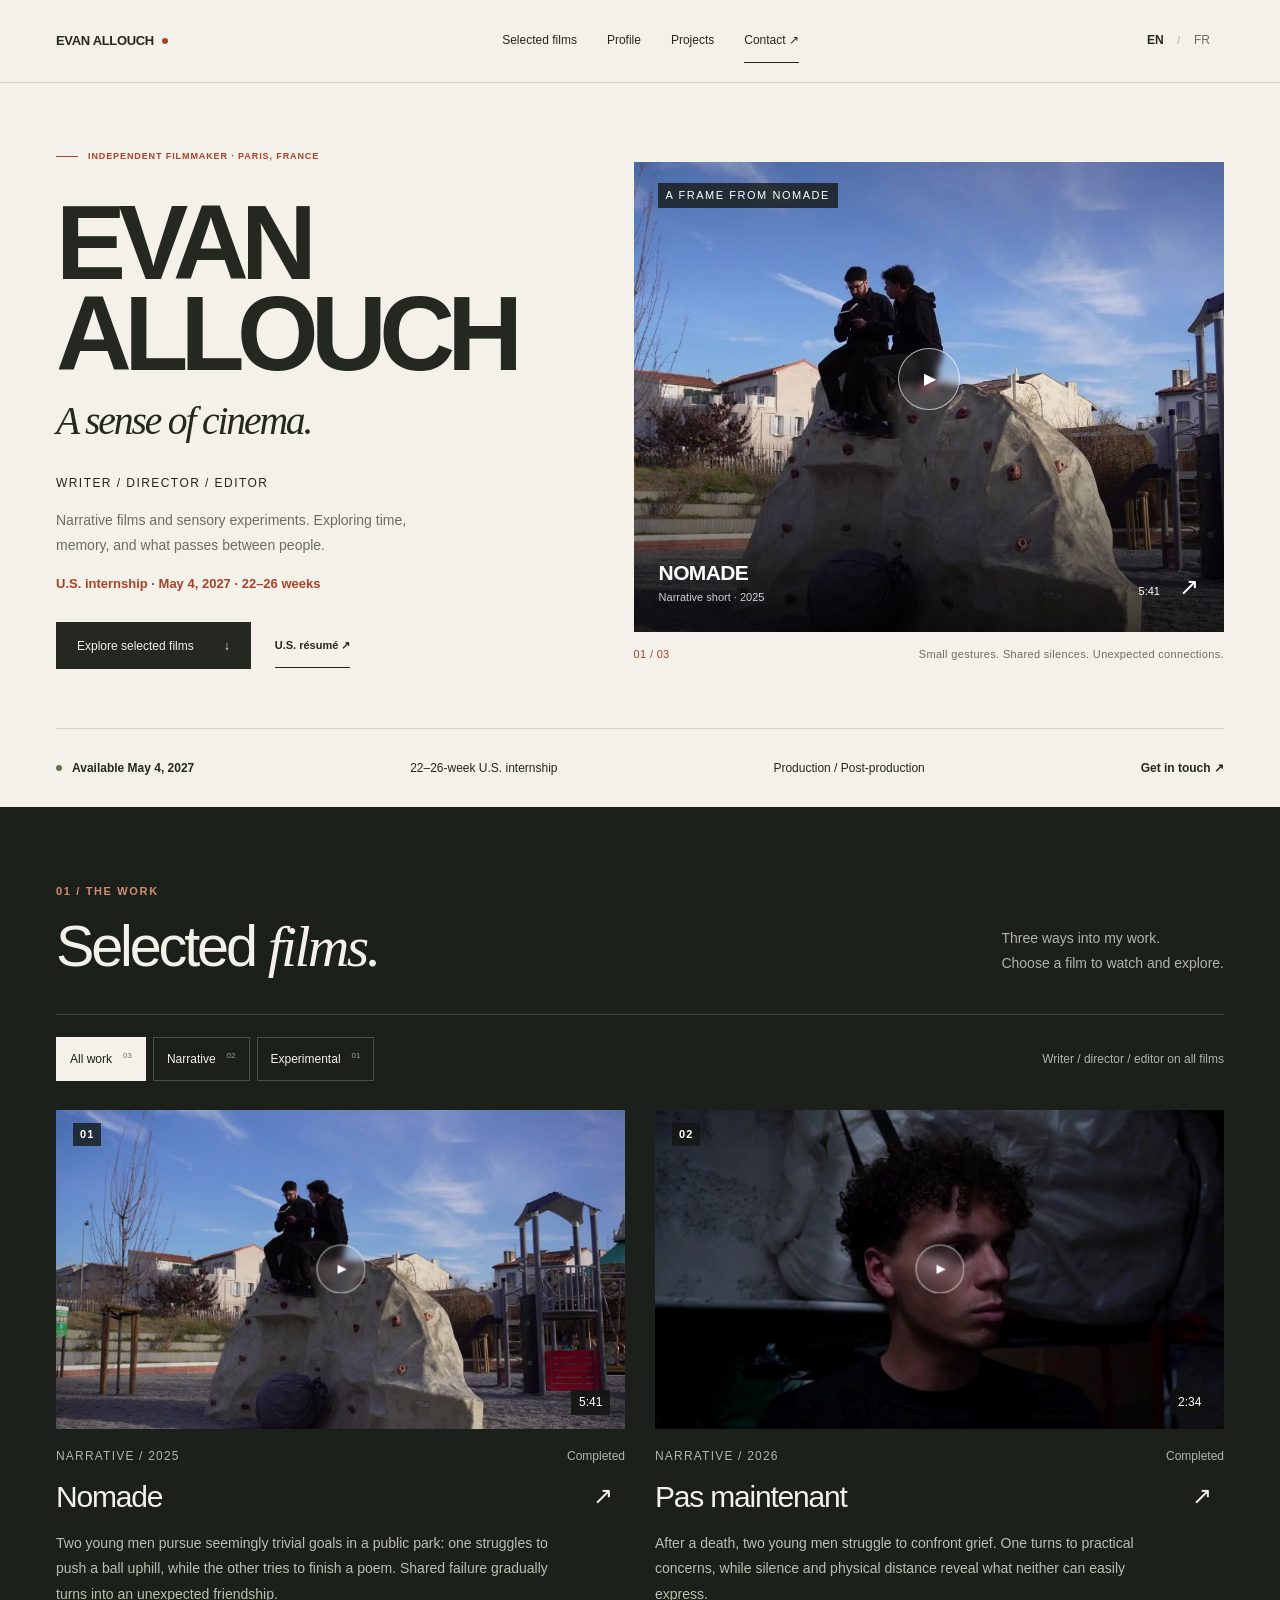
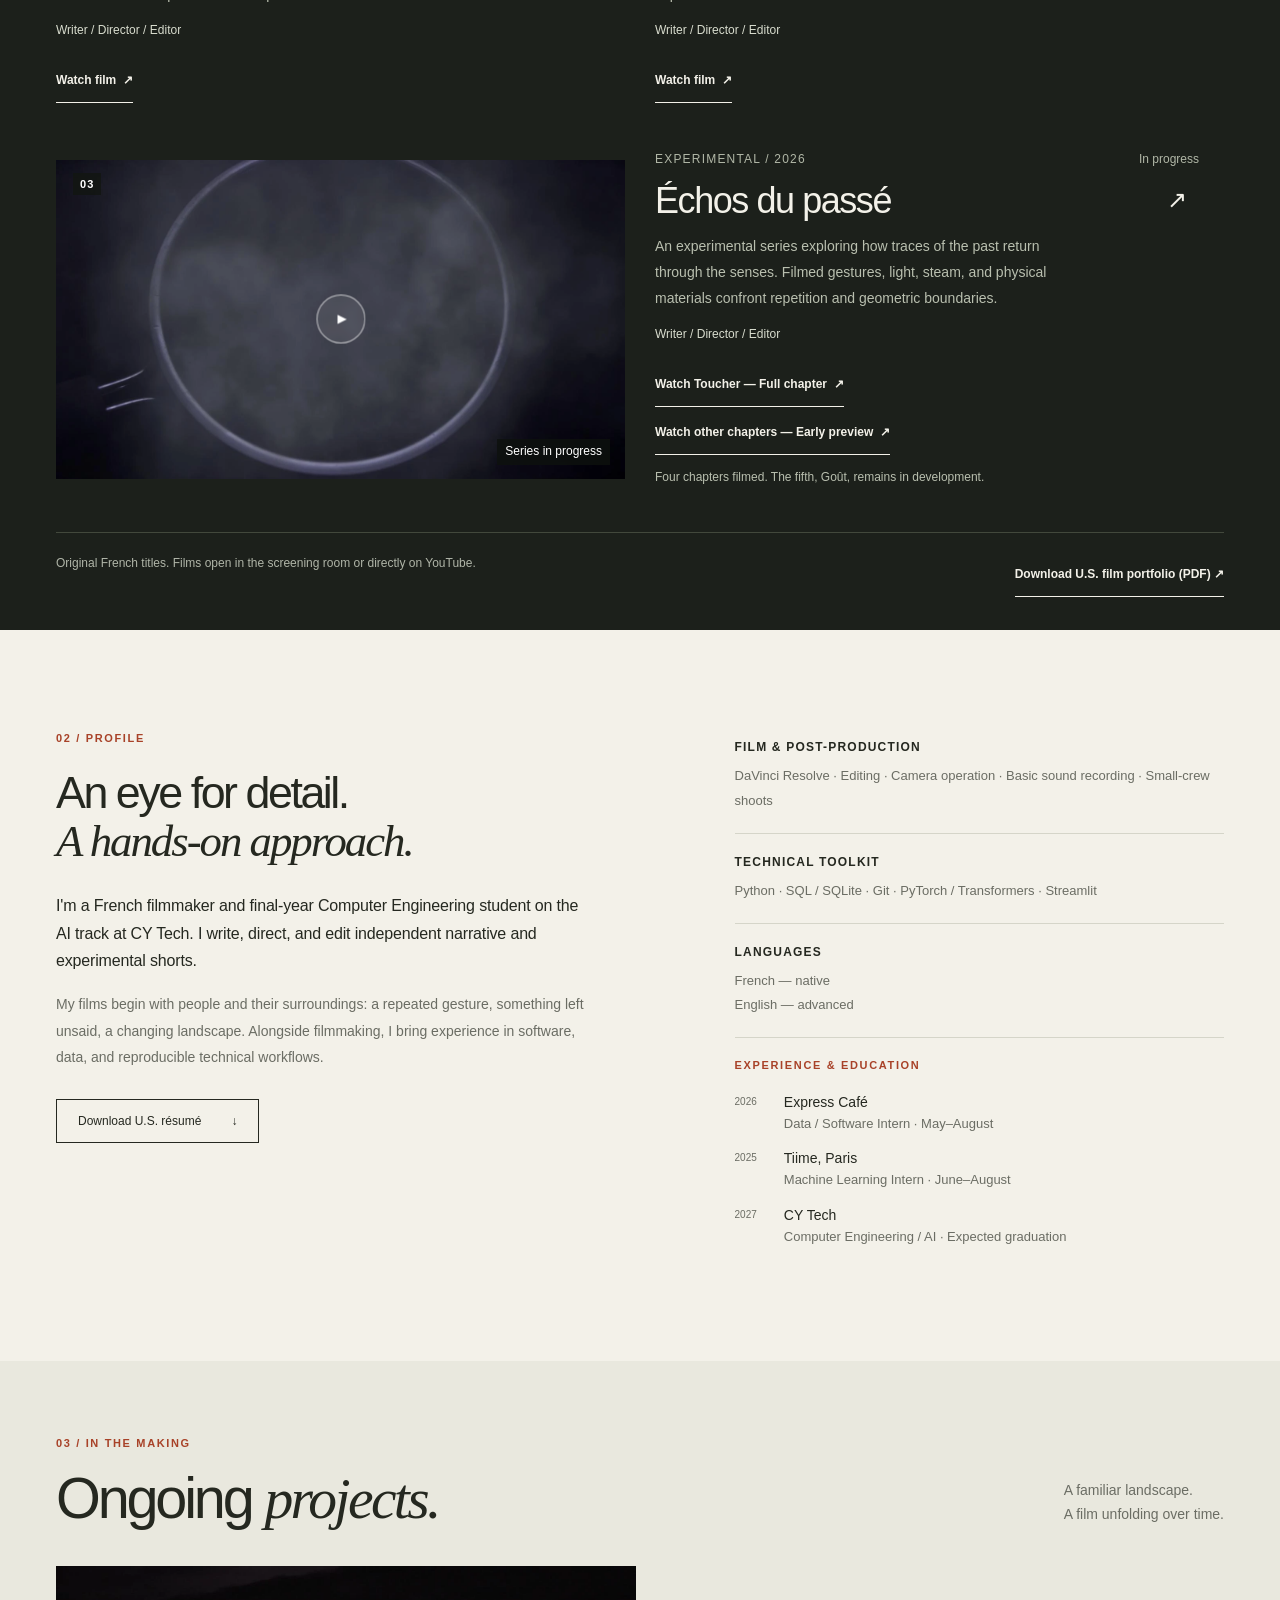
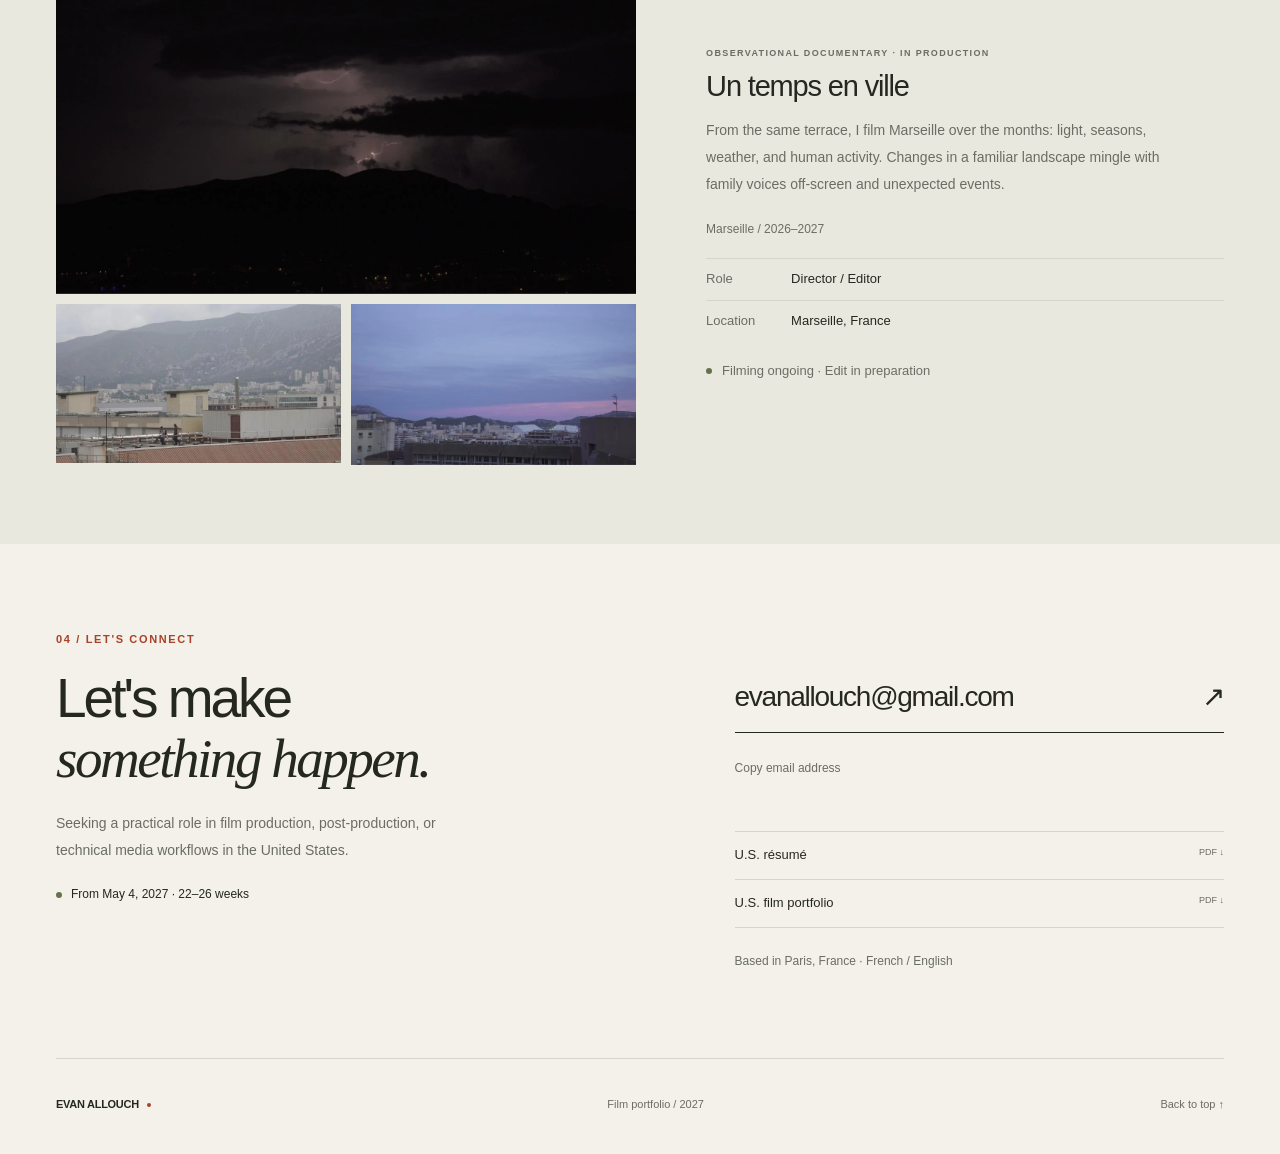
==== commit 36272835: "Finalize bilingual filmmaker portfolio and recruiter experience" ====
--- a/index.html
+++ b/index.html
@@ -3,33 +3,54 @@
 <head>
   <meta charset="utf-8">
   <meta name="viewport" content="width=device-width, initial-scale=1">
-  <meta name="description" content="Evan Allouch — French filmmaker, writer, director and editor. Selected films and projects. Available for a 22–26-week U.S. internship from May 4, 2027.">
-  <meta name="robots" content="noindex,nofollow">
+  <meta name="description" content="French filmmaker and computer engineering / AI student. Selected films and projects. Seeking a 22–26-week U.S. internship from May 4, 2027.">
   <meta name="theme-color" content="#f3f1e9">
-  <title>Evan Allouch — Film Portfolio</title>
+  <title>Evan Allouch | Filmmaker — Writer, Director & Editor</title>
+  <link rel="canonical" href="https://evanallouch.github.io/">
+  <link rel="alternate" hreflang="en" href="https://evanallouch.github.io/">
+  <link rel="alternate" hreflang="fr" href="https://evanallouch.github.io/fr.html">
+  <link rel="alternate" hreflang="x-default" href="https://evanallouch.github.io/">
+  <meta property="og:type" content="website">
+  <meta property="og:site_name" content="Evan Allouch — Film Portfolio">
+  <meta property="og:title" content="Evan Allouch | Filmmaker — Writer, Director & Editor">
+  <meta property="og:description" content="French filmmaker and computer engineering / AI student. Selected films and projects. Seeking a 22–26-week U.S. internship from May 4, 2027.">
+  <meta property="og:url" content="https://evanallouch.github.io/">
+  <meta property="og:locale" content="en_US">
+  <meta property="og:locale:alternate" content="fr_FR">
+  <meta property="og:image" content="https://evanallouch.github.io/assets/portfolio-preview.jpg">
+  <meta property="og:image:width" content="1200">
+  <meta property="og:image:height" content="672">
+  <meta property="og:image:alt" content="Two young men sitting on a climbing rock in a public park — Nomade">
+  <meta name="twitter:card" content="summary_large_image">
+  <meta name="twitter:title" content="Evan Allouch | Filmmaker — Writer, Director & Editor">
+  <meta name="twitter:description" content="French filmmaker and computer engineering / AI student. Selected films and projects. Seeking a 22–26-week U.S. internship from May 4, 2027.">
+  <meta name="twitter:image" content="https://evanallouch.github.io/assets/portfolio-preview.jpg">
+  <meta name="twitter:image:alt" content="Two young men sitting on a climbing rock in a public park — Nomade">
+  <script type="application/ld+json">{"@context":"https://schema.org","@type":"Person","name":"Evan Allouch","url":"https://evanallouch.github.io/","jobTitle":"Filmmaker — Writer / Director / Editor","description":"French filmmaker and final-year computer engineering student on the AI track at CY Tech.","email":"evanallouch@gmail.com","knowsLanguage":["French","English"]}</script>
   <link rel="icon" href="assets/favicon.svg" type="image/svg+xml">
-  <link rel="stylesheet" href="styles.css">
-  <script src="app.js" defer></script>
+  <link rel="stylesheet" href="styles.css?v=10a11c15da0d">
+  <script src="app.js?v=10a11c15da0d" defer></script>
 </head>
 <body>
   <a class="skip-link" href="#work" data-i18n="skip">Skip to selected films</a>
   <header class="site-header">
-    <a href="#top" class="brand" aria-label="Evan Allouch, home">EVAN ALLOUCH<span class="brand-dot"></span></a>
-    <nav class="desktop-nav" aria-label="Main navigation">
+    <a href="#top" class="brand" aria-label="Evan Allouch, home" data-i18n-aria="homeLabel">EVAN ALLOUCH<span class="brand-dot"></span></a>
+    <nav class="desktop-nav" aria-label="Main navigation" data-i18n-aria="navLabel">
       <a href="#work" data-i18n="navWork">Selected films</a>
       <a href="#profile" data-i18n="navProfile">Profile</a>
       <a href="#projects" data-i18n="navProjects">Projects</a>
-      <a href="#contact" data-i18n="navContact">Contact <span aria-hidden="true">↗</span></a>
+      <a href="#contact" data-i18n="navContact">Contact ↗</a>
     </nav>
     <div class="header-actions">
-      <div class="language-switch" role="group" aria-label="Language"><button type="button" data-lang="en" aria-pressed="true">EN</button><span>/</span><button type="button" data-lang="fr" aria-pressed="false">FR</button></div>
+      <div class="language-switch" role="group" aria-label="Language" data-i18n-aria="languageLabel"><a href="./" data-lang="en" aria-current="page">EN</a><span>/</span><a href="fr.html" data-lang="fr">FR</a></div>
       <button class="menu-toggle" type="button" aria-expanded="false" aria-controls="mobile-nav" aria-label="Open navigation"><span></span><span></span></button>
     </div>
-    <nav id="mobile-nav" class="mobile-nav" aria-label="Mobile navigation" hidden>
+    <nav id="mobile-nav" class="mobile-nav" aria-label="Mobile navigation" data-i18n-aria="mobileNavLabel" hidden>
       <a href="#work" data-i18n="navWork">Selected films</a><a href="#profile" data-i18n="navProfile">Profile</a><a href="#projects" data-i18n="navProjects">Projects</a><a href="#contact" data-i18n="navContact">Contact ↗</a>
     </nav>
   </header>
 
+  <noscript><nav class="noscript-nav wrap" aria-label="Sections"><a href="#work">Selected films</a><a href="#profile">Profile</a><a href="#projects">Projects</a><a href="#contact">Contact</a></nav></noscript>
   <main id="top">
     <section class="hero wrap" aria-labelledby="hero-title">
       <div class="hero-copy">
@@ -37,15 +58,15 @@
         <h1 id="hero-title">EVAN<br>ALLOUCH<span class="hero-serif" data-i18n="heroSerif">A sense of cinema.</span></h1>
         <p class="hero-roles" data-i18n="roles">Writer / Director / Editor</p>
         <p class="hero-description" data-i18n="heroDescription">Narrative films and sensory experiments. Exploring time, memory, and what passes between people.</p>
-        <div class="hero-buttons"><a class="button button-dark" href="#work"><span data-i18n="explore">Explore selected films</span><span aria-hidden="true">↓</span></a><a class="text-link resume-link" href="assets/Evan_Allouch_Resume_US_2027.pdf" download data-i18n="resume">U.S. résumé ↗</a></div>
+        <p class="hero-availability" data-i18n="heroAvailability">U.S. internship · May 4, 2027 · 22–26 weeks</p><div class="hero-buttons"><a class="button button-dark" href="#work"><span data-i18n="explore">Explore selected films</span><span aria-hidden="true">↓</span></a><a class="text-link resume-link" href="assets/Evan_Allouch_Resume_US_2027.pdf" download data-i18n="resume">U.S. résumé ↗</a></div>
       </div>
       <div class="hero-visual">
-        <button class="hero-image-button" type="button" data-film="nomade" aria-label="Watch Nomade, 5 minutes 41 seconds">
-          <img src="assets/nomade-0.webp" width="1500" height="840" alt="Two young men sitting on a climbing rock in a sunlit park — Nomade" fetchpriority="high">
+        <a class="hero-image-button" href="https://www.youtube.com/watch?v=6qjRi9WP4EI" target="_blank" rel="noopener noreferrer" data-film="nomade" aria-label="Watch Nomade, 5 minutes 41 seconds">
+          <img src="assets/nomade-0.webp" width="1500" height="840" alt="Two young men sitting on a climbing rock in a public park — Nomade" data-i18n-alt="heroAlt" fetchpriority="high" decoding="async">
           <span class="frame-label" data-i18n="heroFrame">A frame from Nomade</span>
           <span class="play-circle" aria-hidden="true">▶</span>
           <span class="hero-image-caption"><span><strong>NOMADE</strong><small data-i18n="heroFilmCaption">Narrative short · 2025</small></span><span class="watch-duration">5:41 <span aria-hidden="true">↗</span></span></span>
-        </button>
+        </a>
         <div class="image-footnote"><span>01 / 03</span><span data-i18n="heroFootnote">Small gestures. Shared silences. Unexpected connections.</span></div>
       </div>
     </section>
@@ -55,10 +76,10 @@
     <section id="work" class="work-section" aria-labelledby="work-title">
       <div class="wrap">
         <div class="section-heading"><div><p class="eyebrow" data-i18n="workEyebrow">01 / The work</p><h2 id="work-title" data-i18n="workTitle">Selected <em>films.</em></h2></div><p class="section-intro" data-i18n="workIntro">Three ways into my work.<br>Choose a film to watch and explore.</p></div>
-        <div class="work-toolbar"><div class="filters" role="group" aria-label="Filter films"><button data-filter="all" aria-pressed="true"><span data-i18n="all">All work</span><sup>03</sup></button><button data-filter="narrative" aria-pressed="false"><span data-i18n="narrative">Narrative</span><sup>02</sup></button><button data-filter="experimental" aria-pressed="false"><span data-i18n="experimental">Experimental</span><sup>01</sup></button></div><span class="toolbar-note" data-i18n="workRole">Writer / director / editor on all films</span></div>
-        <div id="film-grid" class="film-grid"></div>
+        <div class="work-toolbar"><div class="filters" role="group" aria-label="Filter films" data-i18n-aria="filterLabel" hidden><button data-filter="all" aria-pressed="true"><span data-i18n="all">All work</span><sup>03</sup></button><button data-filter="narrative" aria-pressed="false"><span data-i18n="narrative">Narrative</span><sup>02</sup></button><button data-filter="experimental" aria-pressed="false"><span data-i18n="experimental">Experimental</span><sup>01</sup></button></div><span class="toolbar-note" data-i18n="workRole">Writer / director / editor on all films</span></div>
+        <div id="film-grid" class="film-grid"><article class="film-card " data-film-card="nomade"><a class="film-image" href="https://www.youtube.com/watch?v=6qjRi9WP4EI" data-film="nomade" target="_blank" rel="noopener noreferrer" aria-label="Watch film — Nomade · 5:41"><img src="assets/nomade-0.webp" width="1500" height="840" alt="Two young men sitting on a climbing rock in a public park" loading="lazy" decoding="async"><span class="film-number">01</span><span class="play-circle" aria-hidden="true">▶</span><span class="duration-chip">5:41</span></a><div class="film-info"><div class="film-meta"><span>Narrative / 2025</span><span>Completed</span></div><div class="film-title-row"><h3>Nomade</h3><a class="film-details-link" href="https://www.youtube.com/watch?v=6qjRi9WP4EI" data-film="nomade" target="_blank" rel="noopener noreferrer" aria-label="Film details — Nomade">↗</a></div><p class="film-synopsis">Two young men pursue seemingly trivial goals in a public park: one struggles to push a ball uphill, while the other tries to finish a poem. Shared failure gradually turns into an unexpected friendship.</p><p class="film-role">Writer / Director / Editor</p><div class="film-actions"><a class="text-link" href="https://www.youtube.com/watch?v=6qjRi9WP4EI" data-film="nomade" target="_blank" rel="noopener noreferrer">Watch film <span aria-hidden="true">↗</span></a></div></div></article><article class="film-card " data-film-card="pas-maintenant"><a class="film-image" href="https://www.youtube.com/watch?v=ejxl6avuumg" data-film="pas-maintenant" target="_blank" rel="noopener noreferrer" aria-label="Watch film — Pas maintenant · 2:34"><img src="assets/pas-maintenant-0.webp" width="1500" height="840" alt="A young man looking away in a dimly lit interior" loading="lazy" decoding="async"><span class="film-number">02</span><span class="play-circle" aria-hidden="true">▶</span><span class="duration-chip">2:34</span></a><div class="film-info"><div class="film-meta"><span>Narrative / 2026</span><span>Completed</span></div><div class="film-title-row"><h3>Pas maintenant</h3><a class="film-details-link" href="https://www.youtube.com/watch?v=ejxl6avuumg" data-film="pas-maintenant" target="_blank" rel="noopener noreferrer" aria-label="Film details — Pas maintenant">↗</a></div><p class="film-synopsis">After a death, two young men struggle to confront grief. One turns to practical concerns, while silence and physical distance reveal what neither can easily express.</p><p class="film-role">Writer / Director / Editor</p><div class="film-actions"><a class="text-link" href="https://www.youtube.com/watch?v=ejxl6avuumg" data-film="pas-maintenant" target="_blank" rel="noopener noreferrer">Watch film <span aria-hidden="true">↗</span></a></div></div></article><article class="film-card wide" data-film-card="echos"><a class="film-image" href="https://www.youtube.com/watch?v=ZV91pYeIjvs" data-film="echos" target="_blank" rel="noopener noreferrer" aria-label="View chapters — Échos du passé"><img src="assets/echos-0.webp" width="1451" height="821" alt="A circle illuminated through a cloud of steam" loading="lazy" decoding="async"><span class="film-number">03</span><span class="play-circle" aria-hidden="true">▶</span><span class="duration-chip">Series in progress</span></a><div class="film-info"><div class="film-meta"><span>Experimental / 2026</span><span>In progress</span></div><div class="film-title-row"><h3>Échos du passé</h3><a class="film-details-link" href="https://www.youtube.com/watch?v=ZV91pYeIjvs" data-film="echos" target="_blank" rel="noopener noreferrer" aria-label="Film details — Échos du passé">↗</a></div><p class="film-synopsis">An experimental series exploring how traces of the past return through the senses. Filmed gestures, light, steam, and physical materials confront repetition and geometric boundaries.</p><p class="film-role">Writer / Director / Editor</p><div class="film-actions"><a class="text-link" href="https://www.youtube.com/watch?v=ZV91pYeIjvs" data-film="echos" data-start-chapter="main" target="_blank" rel="noopener noreferrer">Watch Toucher — Full chapter <span aria-hidden="true">↗</span></a><a class="text-link" href="https://www.youtube.com/watch?v=8j6WlZiN3gg" data-film="echos" data-start-chapter="preview" target="_blank" rel="noopener noreferrer">Watch other chapters — Early preview <span aria-hidden="true">↗</span></a></div><p class="film-progress">Four chapters filmed. The fifth, Goût, remains in development.</p></div></article></div>
         <p id="filter-status" class="sr-only" aria-live="polite"></p>
-        <div class="work-bottom"><span data-i18n="workNote">Original French titles. Films open in the screening room or directly on YouTube.</span><a class="text-link portfolio-link" href="assets/Evan_Allouch_Portfolio_US_2027.pdf" download data-i18n="downloadPortfolio">Download film portfolio (PDF) ↗</a></div>
+        <div class="work-bottom"><span data-i18n="workNote">Original French titles. Films open in the screening room or directly on YouTube.</span><a class="text-link portfolio-link" href="assets/Evan_Allouch_Portfolio_US_2027.pdf" download data-i18n="downloadPortfolio">Download U.S. film portfolio (PDF) ↗</a></div>
       </div>
     </section>
 
@@ -73,18 +94,19 @@
     </section>
 
     <section id="projects" class="projects-section" aria-labelledby="projects-title"><div class="wrap">
-      <div class="section-heading"><div><p class="eyebrow" data-i18n="projectsEyebrow">03 / In the making</p><h2 id="projects-title" data-i18n="projectsTitle">Ongoing <em>projects.</em></h2></div><p class="section-intro" data-i18n="projectsIntro">Experiments in sensation.<br>Observations over time.</p></div>
-      <div class="project-grid single-project">
-        <article class="project-card"><div class="project-image"><img src="assets/echos-1.webp" width="725" height="410" alt="A teddy bear inside a blue geometric boundary — Échos du passé" loading="lazy"><span class="status" data-i18n="inProgress">In progress</span></div><div class="project-copy"><p class="eyebrow" data-i18n="experimentalSeries">Experimental short-film series</p><h3>Échos du passé</h3><p data-i18n="echosProject">Traces of the past return through the senses. Gestures, light, steam, and physical materials meet repetition and geometric boundaries.</p><div class="project-status"><span class="chapter-marks" aria-hidden="true"><i></i><i></i><i></i><i></i><i></i></span><span data-i18n="chapters">4 chapters filmed · Goût in development</span></div><dl class="project-facts"><div><dt data-i18n="role">Role</dt><dd data-i18n="roles">Writer / Director / Editor</dd></div><div><dt data-i18n="duration">Duration</dt><dd data-i18n="runtimePending">To be confirmed · Series in progress</dd></div></dl><button class="text-link" type="button" data-film="echos" data-i18n="exploreChapters">Explore the chapters ↗</button></div></article>
-
-      </div>
+      <div class="section-heading"><div><p class="eyebrow" data-i18n="projectsEyebrow">03 / In the making</p><h2 id="projects-title" data-i18n="projectsTitle">Ongoing <em>projects.</em></h2></div><p class="section-intro" data-i18n="projectsIntro">A familiar landscape.<br>A film unfolding over time.</p></div>
+      <article class="documentary-project">
+        <div class="project-gallery"><img class="project-main-image" src="assets/un-temps-en-ville-1.webp" width="1422" height="804" alt="Lightning above Marseille at night — Un temps en ville" data-i18n-alt="projectMainAlt" loading="lazy" decoding="async"><div class="project-stills"><img src="assets/un-temps-en-ville-0.webp" width="750" height="420" alt="Marseille rooftops and hills at twilight — Un temps en ville" data-i18n-alt="projectStillOneAlt" loading="lazy" decoding="async"><img src="assets/un-temps-en-ville-2.webp" width="707" height="399" alt="Marseille rooftops with the mountains beyond, seen from a terrace — Un temps en ville" data-i18n-alt="projectStillTwoAlt" loading="lazy" decoding="async"></div></div>
+        <div class="project-copy"><p class="eyebrow" data-i18n="projectType">Observational documentary · In production</p><h3>Un temps en ville</h3><p data-i18n="projectSynopsis">From the same terrace, I film Marseille over the months: light, seasons, weather, and human activity. Changes in a familiar landscape mingle with family voices off-screen and unexpected events.</p><p class="project-dates" data-i18n="projectDates">Marseille / 2026–2027</p>
+          <dl class="project-facts"><div><dt data-i18n="role">Role</dt><dd data-i18n="docRoles">Director / Editor</dd></div><div><dt data-i18n="location">Location</dt><dd>Marseille, France</dd></div></dl><p class="documentary-status"><span class="tiny-dot" aria-hidden="true"></span><span data-i18n="projectStatus">Filming ongoing · Edit in preparation</span></p>
+        </div></article>
     </div></section>
 
-    <section id="contact" class="contact-section wrap" aria-labelledby="contact-title"><div><p class="eyebrow" data-i18n="contactEyebrow">04 / Let's connect</p><h2 id="contact-title" data-i18n="contactTitle">Let's make<br><em>something happen.</em></h2><p data-i18n="contactIntro">Seeking a practical role in film production, post-production, or technical media workflows in the United States.</p><div class="contact-availability"><span class="tiny-dot" aria-hidden="true"></span><span data-i18n="contactAvailability">From May 4, 2027 · 22–26 weeks</span></div></div><div class="contact-actions"><a class="email-link" href="mailto:evanallouch@gmail.com?subject=U.S.%20Film%20Internship%20%E2%80%94%20May%202027">evanallouch@gmail.com <span aria-hidden="true">↗</span></a><button type="button" id="copy-email" class="text-link" data-i18n="copyEmail">Copy email address</button><p class="copy-status" id="copy-status" role="status"></p><div class="contact-downloads"><a class="resume-link" href="assets/Evan_Allouch_Resume_US_2027.pdf" download data-i18n="resumePdf">U.S. résumé <span>PDF ↓</span></a><a class="portfolio-link" href="assets/Evan_Allouch_Portfolio_US_2027.pdf" download data-i18n="portfolioPdf">Film portfolio <span>PDF ↓</span></a></div><p class="contact-location" data-i18n="contactLocation">Based in Paris, France · French / English</p></div></section>
+    <section id="contact" class="contact-section wrap" aria-labelledby="contact-title"><div><p class="eyebrow" data-i18n="contactEyebrow">04 / Let's connect</p><h2 id="contact-title" data-i18n="contactTitle">Let's make<br><em>something happen.</em></h2><p data-i18n="contactIntro">Seeking a practical role in film production, post-production, or technical media workflows in the United States.</p><div class="contact-availability"><span class="tiny-dot" aria-hidden="true"></span><span data-i18n="contactAvailability">From May 4, 2027 · 22–26 weeks</span></div></div><div class="contact-actions"><a class="email-link" href="mailto:evanallouch@gmail.com?subject=U.S.%20Film%20Internship%20%E2%80%94%20May%202027">evanallouch@gmail.com <span aria-hidden="true">↗</span></a><button type="button" id="copy-email" class="text-link" data-i18n="copyEmail">Copy email address</button><p class="copy-status" id="copy-status" role="status"></p><div class="contact-downloads"><a class="resume-link" href="assets/Evan_Allouch_Resume_US_2027.pdf" download data-i18n="resumePdf">U.S. résumé <span>PDF ↓</span></a><a class="portfolio-link" href="assets/Evan_Allouch_Portfolio_US_2027.pdf" download data-i18n="portfolioPdf">U.S. film portfolio <span>PDF ↓</span></a></div><p class="contact-location" data-i18n="contactLocation">Based in Paris, France · French / English</p></div></section>
   </main>
 
   <footer class="site-footer wrap"><a class="brand" href="#top">EVAN ALLOUCH<span class="brand-dot"></span></a><span data-i18n="footer">Film portfolio / 2027</span><a href="#top" data-i18n="backTop">Back to top ↑</a></footer>
 
-  <dialog id="film-dialog" aria-labelledby="dialog-title"><div class="dialog-top"><span class="eyebrow" data-i18n="screeningRoom">Screening room</span><button type="button" class="close-dialog" aria-label="Close film">×</button></div><div id="dialog-content"></div></dialog>
+  <dialog id="film-dialog" aria-labelledby="dialog-title"><div class="dialog-top"><span class="eyebrow" data-i18n="screeningRoom">Screening room</span><a id="dialog-external" class="text-link external-watch" href="https://www.youtube.com/watch?v=6qjRi9WP4EI" target="_blank" rel="noopener noreferrer" data-i18n="openYouTube">Open on YouTube ↗</a><button type="button" class="close-dialog" aria-label="Close film" data-i18n-aria="close">×</button></div><div id="dialog-content"></div></dialog>
 </body>
 </html>
--- a/styles.css
+++ b/styles.css
@@ -29,3 +29,97 @@
 .dialog-role-label,.dialog-meta,.dialog-note{font-size:11px}.dialog-description{font-size:14px}.close-dialog{min-width:44px;min-height:44px}.dialog-bottom>button,.chapter-tabs button{min-height:44px;font-size:12px}.external-watch{min-height:44px}
 .contact-downloads a{font-size:13px}.contact-actions>.text-link{min-height:44px;font-size:12px}
 @media(max-width:760px){.single-project .project-card{display:block}.single-project .project-image img{aspect-ratio:1.78}.single-project .project-copy{padding-top:22px}.menu-toggle{width:34px;min-height:44px}.mobile-nav a{min-height:44px;display:flex;align-items:center}.hero-description,.film-synopsis,.project-copy>p:not(.eyebrow),.profile-body{font-size:14px}.filters button{font-size:11px}.film-meta,.film-role{font-size:11px}.section-heading .section-intro{font-size:11px}.availability-bar{font-size:10px}.chapter-tabs button{font-size:11px}.dialog-bottom>button{font-size:11px}.dialog-description{font-size:14px}}
+
+/* Readability, progressive enhancement and touch targets. */
+[hidden]{display:none!important}
+.hero-availability{font-size:13px;line-height:1.7;margin-top:15px;color:var(--accent);font-weight:600;max-width:420px}
+.language-switch a{display:inline-flex;align-items:center;justify-content:center;min-width:44px;min-height:44px;color:var(--muted);font-size:12px}
+.language-switch a[aria-current=page]{color:var(--ink);font-weight:700}
+.language-switch{gap:0}
+.desktop-nav a,.site-footer a,.resume-link,.portfolio-link{min-height:44px;align-content:center}
+.eyebrow{font-size:11px}
+.hero-roles{font-size:12px;line-height:1.7}
+.hero-description,.profile-body,.film-synopsis,.project-copy>p:not(.eyebrow),.contact-section>div>p:not(.eyebrow){font-size:14px}
+.hero-image-caption small,.frame-label,.watch-duration,.image-footnote,.image-footnote>span:last-child{font-size:11px}
+.image-footnote{align-items:flex-start;gap:18px;line-height:1.7}
+.image-footnote>span:first-child{flex-shrink:0}
+.frame-label{background:rgba(18,22,17,.76);padding:4px 8px;line-height:1.5;max-width:calc(100% - 40px)}
+.film-number{background:rgba(18,22,17,.76);padding:3px 7px;font-size:11px;line-height:1.5}
+.film-meta,.film-role,.toolbar-note,.duration-chip{font-size:12px}
+.film-meta{flex-wrap:wrap;gap:6px 18px;line-height:1.65}
+.film-details-link{display:inline-flex;align-items:center;justify-content:center;min-width:44px;min-height:44px;font-size:24px}
+.film-actions{flex-wrap:wrap;gap:5px 22px}
+.film-actions .text-link{font-size:12px;line-height:1.6;min-height:44px;max-width:100%}
+.film-actions .text-link span{padding-left:7px;flex-shrink:0}
+.film-card.wide .film-actions{flex-direction:column;align-items:flex-start;gap:4px}
+.film-progress{font-size:12px;line-height:1.75;color:#b9bfaf;margin-top:12px;max-width:440px}
+.work-bottom,.work-bottom a{font-size:12px;line-height:1.8}
+.fact-group h3{font-size:12px}.fact-group p,.experience small{font-size:13px}
+.availability-bar{font-size:12px;line-height:1.75;flex-wrap:wrap;padding-top:15px;padding-bottom:15px}
+.documentary-project{display:grid;grid-template-columns:1.12fr 1fr;gap:6%;align-items:center}
+.project-gallery{min-width:0}.project-main-image{width:100%;height:auto;object-fit:contain}
+.project-stills{display:grid;grid-template-columns:1fr 1fr;gap:10px;margin-top:10px;align-items:start}
+.project-stills img{width:100%;height:auto;object-fit:contain}
+.documentary-project .project-copy{padding:0;min-width:0}
+.project-copy .project-dates{font-size:12px!important;color:var(--muted);margin:21px 0 17px}
+.project-facts{font-size:13px}
+.documentary-status{display:flex;align-items:flex-start;gap:10px;font-size:13px!important;line-height:1.8;margin-top:18px}
+.documentary-status .tiny-dot{margin-top:9px}
+.section-intro{font-size:14px;line-height:1.75;max-width:300px}
+.contact-availability,.contact-location{font-size:12px!important;line-height:1.8}
+.site-footer{font-size:11px}
+.noscript-nav{display:flex;flex-wrap:wrap;gap:15px;padding-block:14px;font-size:13px}
+.noscript-nav a{min-height:44px;align-content:center;text-decoration:underline;text-underline-offset:4px}
+.dialog-top{gap:14px;padding:10px 20px}
+.dialog-top>.eyebrow{margin-right:auto}
+.dialog-top .external-watch{font-size:12px;line-height:1.6;min-height:44px;align-items:center}
+.close-dialog{flex-shrink:0;min-width:44px;min-height:44px}
+.dialog-meta,.dialog-note,.dialog-role-label{font-size:12px;line-height:1.8}
+.dialog-description{font-size:14px;line-height:1.85}
+.chapter-tabs{gap:9px}
+.chapter-tabs button{flex:1 1 250px;max-width:100%;min-height:44px;font-size:12px;line-height:1.6;text-align:left;white-space:normal}
+.dialog-bottom{align-items:center}.dialog-bottom>button{font-size:12px;min-height:44px}
+.film-stills{align-items:start}
+.film-stills img{aspect-ratio:auto;height:auto;object-fit:contain}
+.caption-status{color:var(--ink)}
+@media(max-width:1100px){.hero-copy>.eyebrow{font-size:10px}.hero-description{font-size:14px}.image-footnote>span:last-child{font-size:11px}.toolbar-note{max-width:220px}}
+@media(max-width:760px){
+  .header-actions{gap:12px}.menu-toggle{width:44px;min-height:44px}
+  .hero-roles{font-size:12px}.hero-copy>.eyebrow{font-size:10px}
+  .hero-description,.profile-body,.film-synopsis{font-size:14px}
+  .hero-buttons{gap:16px 24px}
+  .hero-buttons>.text-link{font-size:12px}
+  .hero-availability{font-size:13px;max-width:100%}
+  .frame-label,.hero-image-caption small,.watch-duration{font-size:11px}
+  .image-footnote,.image-footnote>span:last-child{font-size:11px}
+  .availability-bar{display:flex;flex-wrap:wrap;gap:8px 20px;padding-block:18px}
+  .availability-bar .availability-title{width:100%;font-size:12px}
+  .availability-bar>span:nth-child(2),.availability-bar>span:nth-child(3){font-size:11px;text-align:left}
+  .availability-bar>a{font-size:12px;margin-left:auto}
+  .filters{flex-wrap:wrap;gap:7px}.filters button{font-size:12px;min-height:44px;padding-inline:11px}.filters sup{font-size:9px;margin-left:8px}
+  .film-meta,.film-role,.duration-chip{font-size:12px}
+  .film-actions .text-link{font-size:12px;min-height:44px}
+  .film-card.wide .film-actions{gap:4px}
+  .work-bottom,.work-bottom a{font-size:12px}
+  .fact-group h3{font-size:12px}.fact-group p,.experience small{font-size:13px}
+  .documentary-project{grid-template-columns:1fr;gap:28px}
+  .project-copy>.eyebrow{font-size:11px}.project-copy>p:not(.eyebrow){font-size:14px}
+  .project-facts{font-size:13px}
+  .contact-section>div>p:not(.eyebrow){font-size:14px}
+  .contact-actions>.text-link{font-size:12px}
+  .contact-downloads a{font-size:13px}
+  .site-footer{font-size:11px}
+  .dialog-description{font-size:14px}
+  .dialog-meta,.dialog-note,.dialog-role-label{font-size:12px}
+  .dialog-bottom>button{font-size:12px}
+}
+@media(max-width:600px){
+  .section-heading{display:block}
+  .section-heading .section-intro{display:block;max-width:none;padding:0;margin-top:14px;font-size:13px;line-height:1.75}
+  .dialog-top{padding:8px 12px;gap:12px}
+  .dialog-top>.eyebrow{display:none}
+  .dialog-top .external-watch{margin-right:auto;font-size:12px}
+  .dialog-info{padding:19px 17px 23px}
+  .chapter-tabs button{font-size:12px;flex-basis:100%}
+  .dialog-bottom{gap:8px}.dialog-bottom>span{font-size:11px;white-space:nowrap}
+}
